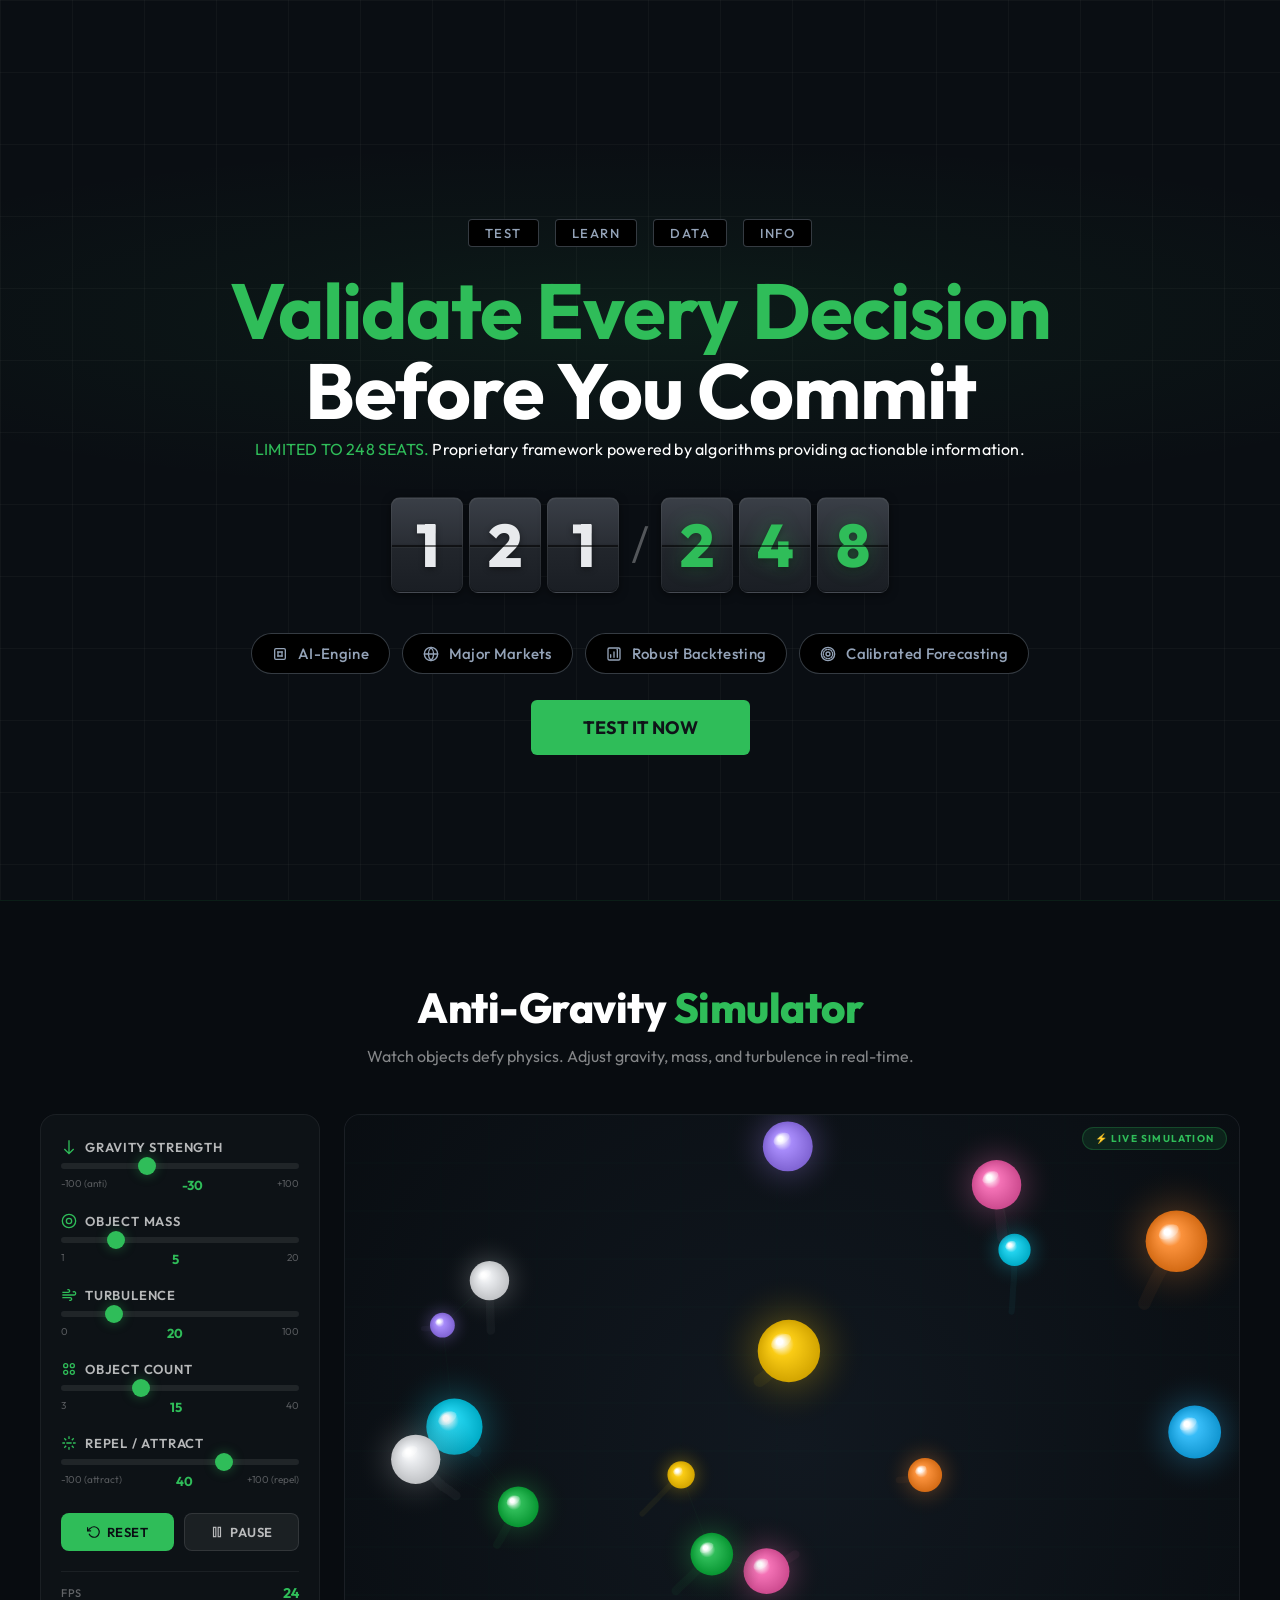
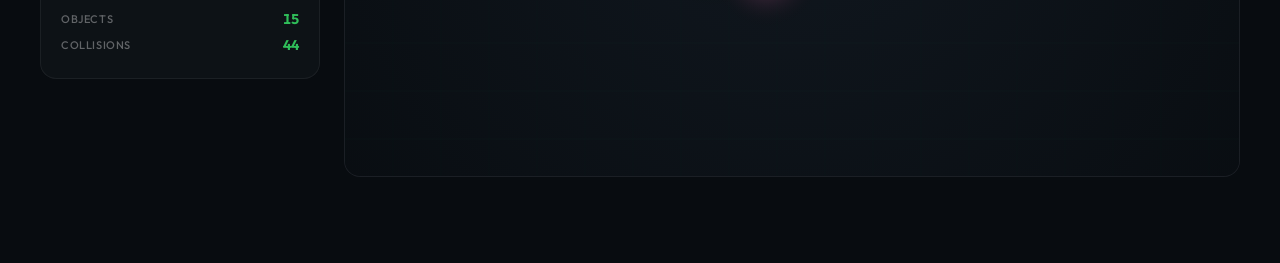
==== count/index.html @ b214ae2a "Add files via upload" ====
<!DOCTYPE html>
<html lang="en">

<head>
  <meta charset="UTF-8">
  <meta name="viewport" content="width=device-width, initial-scale=1.0">
  <meta name="description"
    content="Validate every decision before you commit. Proprietary framework powered by engineered algorithms delivering actionable information.">
  <title>Validate Every Decision Before You Commit</title>
  <link rel="preconnect" href="https://fonts.googleapis.com">
  <link rel="preconnect" href="https://fonts.gstatic.com" crossorigin>
  <link href="https://fonts.googleapis.com/css2?family=Outfit:wght@300;400;500;600;700;800;900&display=swap"
    rel="stylesheet">
  <link rel="stylesheet" href="styles.css">
</head>

<body>
  <section class="hero" id="hero-section">
    <!-- Background grid overlay -->
    <div class="grid-overlay" aria-hidden="true"></div>
    <!-- Green glow band -->
    <div class="green-glow" aria-hidden="true"></div>

    <div class="hero-content">
      <!-- Top navigation tags -->
      <nav class="top-nav" id="top-nav">
        <a href="#" class="nav-tag" id="nav-test">TEST</a>
        <a href="#" class="nav-tag" id="nav-learn">LEARN</a>
        <a href="#" class="nav-tag" id="nav-data">DATA</a>
        <a href="#" class="nav-tag" id="nav-info">INFO</a>
      </nav>

      <h1 class="hero-headline" id="hero-headline">
        <span class="headline-green">Validate Every Decision</span>
        <span class="headline-white">Before You Commit</span>
      </h1>

      <p class="hero-subtitle" id="hero-subtitle">
        <span class="seats-limit">LIMITED TO 248 SEATS.</span> Proprietary framework powered by algorithms providing
        actionable information.
      </p>

      <!-- ============================================
           FLIP CLOCK COUNTER — 124 / 248
           ============================================ -->
      <div class="flip-counter-wrapper" id="flip-counter">
        <div class="flip-counter-group flip-white" id="counter-current">
          <div class="flip-card" id="fc-d1">
            <div class="flip-inner"><span class="flip-digit">1</span></div>
          </div>
          <div class="flip-card" id="fc-d2">
            <div class="flip-inner"><span class="flip-digit">2</span></div>
          </div>
          <div class="flip-card" id="fc-d3">
            <div class="flip-inner"><span class="flip-digit">4</span></div>
          </div>
        </div>
        <div class="flip-slash">/</div>
        <div class="flip-counter-group flip-green" id="counter-total">
          <div class="flip-card" id="fc-d4">
            <div class="flip-inner"><span class="flip-digit">2</span></div>
          </div>
          <div class="flip-card" id="fc-d5">
            <div class="flip-inner"><span class="flip-digit">4</span></div>
          </div>
          <div class="flip-card" id="fc-d6">
            <div class="flip-inner"><span class="flip-digit">8</span></div>
          </div>
        </div>
      </div>

      <div class="feature-pills" id="feature-pills">
        <div class="pill" id="pill-ai-engine">
          <svg class="pill-icon" width="16" height="16" viewBox="0 0 24 24" fill="none" stroke="currentColor"
            stroke-width="2" stroke-linecap="round" stroke-linejoin="round">
            <rect x="4" y="4" width="16" height="16" rx="2" />
            <circle cx="9" cy="9" r="1.5" fill="currentColor" stroke="none" />
            <circle cx="15" cy="9" r="1.5" fill="currentColor" stroke="none" />
            <circle cx="9" cy="15" r="1.5" fill="currentColor" stroke="none" />
            <circle cx="15" cy="15" r="1.5" fill="currentColor" stroke="none" />
            <line x1="9" y1="10.5" x2="9" y2="13.5" />
            <line x1="15" y1="10.5" x2="15" y2="13.5" />
            <line x1="10.5" y1="9" x2="13.5" y2="9" />
            <line x1="10.5" y1="15" x2="13.5" y2="15" />
          </svg>
          <span>AI-Engine</span>
        </div>

        <div class="pill" id="pill-major-markets">
          <svg class="pill-icon" width="16" height="16" viewBox="0 0 24 24" fill="none" stroke="currentColor"
            stroke-width="2" stroke-linecap="round" stroke-linejoin="round">
            <circle cx="12" cy="12" r="10" />
            <line x1="2" y1="12" x2="22" y2="12" />
            <path d="M12 2a15.3 15.3 0 0 1 4 10 15.3 15.3 0 0 1-4 10 15.3 15.3 0 0 1-4-10 15.3 15.3 0 0 1 4-10z" />
          </svg>
          <span>Major Markets</span>
        </div>

        <div class="pill" id="pill-backtesting">
          <svg class="pill-icon" width="16" height="16" viewBox="0 0 24 24" fill="none" stroke="currentColor"
            stroke-width="2" stroke-linecap="round" stroke-linejoin="round">
            <rect x="3" y="3" width="18" height="18" rx="2" />
            <line x1="7" y1="17" x2="7" y2="13" />
            <line x1="12" y1="17" x2="12" y2="9" />
            <line x1="17" y1="17" x2="17" y2="5" />
          </svg>
          <span>Robust Backtesting</span>
        </div>

        <div class="pill" id="pill-forecasting">
          <svg class="pill-icon" width="16" height="16" viewBox="0 0 24 24" fill="none" stroke="currentColor"
            stroke-width="2" stroke-linecap="round" stroke-linejoin="round">
            <circle cx="12" cy="12" r="3" />
            <circle cx="12" cy="12" r="7" stroke-dasharray="2 2" />
            <circle cx="12" cy="12" r="10" />
          </svg>
          <span>Calibrated Forecasting</span>
        </div>
      </div>

      <a href="#simulator" class="cta-button" id="cta-test-now">TEST IT NOW</a>
    </div>
  </section>

  <!-- ============================================
       ANTI-GRAVITY SIMULATOR SECTION
       ============================================ -->
  <section class="simulator-section" id="simulator">
    <div class="simulator-header">
      <h2 class="sim-title">Anti-Gravity <span class="sim-title-accent">Simulator</span></h2>
      <p class="sim-subtitle">Watch objects defy physics. Adjust gravity, mass, and turbulence in real-time.</p>
    </div>

    <div class="simulator-layout">
      <!-- Control Panel -->
      <aside class="sim-controls" id="sim-controls">
        <div class="control-group">
          <label class="control-label" for="gravity-slider">
            <svg width="16" height="16" viewBox="0 0 24 24" fill="none" stroke="currentColor" stroke-width="2">
              <path d="M12 2v20M5 15l7 7 7-7" />
            </svg>
            Gravity Strength
          </label>
          <input type="range" id="gravity-slider" class="sim-slider" min="-100" max="100" value="-30" step="1">
          <div class="slider-labels">
            <span>-100 (anti)</span>
            <span class="slider-value" id="gravity-value">-30</span>
            <span>+100</span>
          </div>
        </div>

        <div class="control-group">
          <label class="control-label" for="mass-slider">
            <svg width="16" height="16" viewBox="0 0 24 24" fill="none" stroke="currentColor" stroke-width="2">
              <circle cx="12" cy="12" r="10" />
              <circle cx="12" cy="12" r="4" />
            </svg>
            Object Mass
          </label>
          <input type="range" id="mass-slider" class="sim-slider" min="1" max="20" value="5" step="1">
          <div class="slider-labels">
            <span>1</span>
            <span class="slider-value" id="mass-value">5</span>
            <span>20</span>
          </div>
        </div>

        <div class="control-group">
          <label class="control-label" for="turbulence-slider">
            <svg width="16" height="16" viewBox="0 0 24 24" fill="none" stroke="currentColor" stroke-width="2">
              <path d="M9.59 4.59A2 2 0 1 1 11 8H2m10.59 11.41A2 2 0 1 0 14 16H2m15.73-8.27A2.5 2.5 0 1 1 19.5 12H2" />
            </svg>
            Turbulence
          </label>
          <input type="range" id="turbulence-slider" class="sim-slider" min="0" max="100" value="20" step="1">
          <div class="slider-labels">
            <span>0</span>
            <span class="slider-value" id="turbulence-value">20</span>
            <span>100</span>
          </div>
        </div>

        <div class="control-group">
          <label class="control-label" for="count-slider">
            <svg width="16" height="16" viewBox="0 0 24 24" fill="none" stroke="currentColor" stroke-width="2">
              <circle cx="7" cy="7" r="3" />
              <circle cx="17" cy="7" r="3" />
              <circle cx="7" cy="17" r="3" />
              <circle cx="17" cy="17" r="3" />
            </svg>
            Object Count
          </label>
          <input type="range" id="count-slider" class="sim-slider" min="3" max="40" value="15" step="1">
          <div class="slider-labels">
            <span>3</span>
            <span class="slider-value" id="count-value">15</span>
            <span>40</span>
          </div>
        </div>

        <div class="control-group">
          <label class="control-label" for="repel-slider">
            <svg width="16" height="16" viewBox="0 0 24 24" fill="none" stroke="currentColor" stroke-width="2">
              <path
                d="M8 12h8M12 2v4M12 18v4M4.93 4.93l2.83 2.83M16.24 16.24l2.83 2.83M2 12h4M18 12h4M4.93 19.07l2.83-2.83M16.24 7.76l2.83-2.83" />
            </svg>
            Repel / Attract
          </label>
          <input type="range" id="repel-slider" class="sim-slider" min="-100" max="100" value="40" step="1">
          <div class="slider-labels">
            <span>-100 (attract)</span>
            <span class="slider-value" id="repel-value">40</span>
            <span>+100 (repel)</span>
          </div>
        </div>

        <div class="control-actions">
          <button class="sim-btn sim-btn-primary" id="btn-reset" type="button">
            <svg width="14" height="14" viewBox="0 0 24 24" fill="none" stroke="currentColor" stroke-width="2">
              <polyline points="1 4 1 10 7 10" />
              <path d="M3.51 15a9 9 0 1 0 2.13-9.36L1 10" />
            </svg>
            Reset
          </button>
          <button class="sim-btn sim-btn-secondary" id="btn-pause" type="button">
            <svg width="14" height="14" viewBox="0 0 24 24" fill="none" stroke="currentColor" stroke-width="2">
              <rect x="6" y="4" width="4" height="16" />
              <rect x="14" y="4" width="4" height="16" />
            </svg>
            Pause
          </button>
        </div>

        <div class="sim-stats" id="sim-stats">
          <div class="stat-row"><span class="stat-label">FPS</span><span class="stat-val" id="stat-fps">60</span></div>
          <div class="stat-row"><span class="stat-label">Objects</span><span class="stat-val"
              id="stat-objects">15</span></div>
          <div class="stat-row"><span class="stat-label">Collisions</span><span class="stat-val"
              id="stat-collisions">0</span></div>
        </div>
      </aside>

      <!-- Canvas -->
      <div class="sim-canvas-wrapper" id="sim-canvas-wrapper">
        <canvas id="sim-canvas"></canvas>
        <div class="canvas-badge">⚡ LIVE SIMULATION</div>
      </div>
    </div>
  </section>

  <script src="simulator.js"></script>
</body>

</html>
---- count/styles.css ----
/* ============================================
   RESET & BASE
   ============================================ */

@import url('https://fonts.googleapis.com/css2?family=Outfit:wght@300;400;500;600;700;800;900&display=swap');

*,
*::before,
*::after {
    margin: 0;
    padding: 0;
    box-sizing: border-box;
}

html {
    font-size: 16px;
    -webkit-font-smoothing: antialiased;
    -moz-osx-font-smoothing: grayscale;
    scroll-behavior: smooth;
}

body {
    font-family: 'Outfit', sans-serif;
    background-color: #0a0e13;
    color: #ffffff;
    min-height: 100vh;
    overflow-x: hidden;
}

/* ============================================
   HERO SECTION
   ============================================ */

.hero {
    position: relative;
    width: 100%;
    min-height: 100vh;
    display: flex;
    align-items: center;
    justify-content: center;
    padding: 30px 40px 80px 40px;
    overflow: hidden;
}

/* Background grid */
.grid-overlay {
    position: absolute;
    inset: 0;
    background-image:
        linear-gradient(to right, rgba(255, 255, 255, 0.03) 1px, transparent 1px),
        linear-gradient(to bottom, rgba(255, 255, 255, 0.03) 1px, transparent 1px);
    background-size: 72px 72px;
    pointer-events: none;
    z-index: 0;
}

/* Green horizontal glow band */
.green-glow {
    position: absolute;
    top: 140px;
    left: 0;
    right: 0;
    height: 360px;
    background: radial-gradient(ellipse 70% 50% at 50% 50%,
            rgba(40, 180, 90, 0.09) 0%,
            rgba(40, 180, 90, 0.04) 45%,
            transparent 100%);
    pointer-events: none;
    z-index: 0;
}

/* ============================================
   HERO CONTENT
   ============================================ */

.hero-content {
    position: relative;
    z-index: 1;
    display: flex;
    flex-direction: column;
    align-items: center;
    width: 100%;
    max-width: 940px;
}

/* ============================================
   TOP NAVIGATION TAGS
   ============================================ */

.top-nav {
    display: flex;
    align-items: center;
    justify-content: center;
    gap: 16px;
    margin-top: 124px;
    padding-top: 0px;
    margin-bottom: 24px;
}

.nav-tag {
    display: inline-flex;
    align-items: center;
    justify-content: center;
    padding: 5px 16px;
    background: #000000;
    border: 1px solid rgba(148, 163, 184, 0.36);
    border-radius: 4px;
    color: #94a3b8;
    font-family: 'Outfit', sans-serif;
    font-size: 13px;
    font-weight: 500;
    letter-spacing: 1.5px;
    text-decoration: none;
    text-transform: uppercase;
    transition: all 0.25s ease;
}

.nav-tag:hover {
    border-color: rgba(255, 255, 255, 0.35);
    color: #ffffff;
}

/* ============================================
   HEADLINE
   ============================================ */

.hero-headline {
    display: flex;
    flex-direction: column;
    align-items: center;
    text-align: center;
    line-height: 1.0;
    margin-bottom: 0px;
    padding-bottom: 8px;
}

.headline-green {
    font-size: 78px;
    font-weight: 700;
    color: #2fbd59;
    letter-spacing: -1px;
}

.headline-white {
    font-size: 78px;
    font-weight: 700;
    color: #ffffff;
    letter-spacing: -1px;
    margin-top: 2px;
}

/* ============================================
   SUBTITLE
   ============================================ */

.hero-subtitle {
    font-size: 16px;
    font-weight: 400;
    color: #ffffff;
    text-align: center;
    align-self: center;
    line-height: 1.5;
    letter-spacing: 0.2px;
    margin-top: 0px;
    margin-bottom: 36px;
    padding-top: 0px;
    padding-left: 0px;
}

.seats-limit {
    color: #2fbd59;
}

/* ============================================
   FLIP CLOCK COUNTER
   ============================================ */

.flip-counter-wrapper {
    display: flex;
    align-items: center;
    justify-content: center;
    gap: 4px;
    margin-bottom: 40px;
    user-select: none;
}

.flip-counter-group {
    display: flex;
    align-items: center;
    gap: 6px;
}

.flip-card {
    position: relative;
    width: 72px;
    height: 96px;
    perspective: 600px;
}

.flip-inner {
    position: relative;
    width: 100%;
    height: 100%;
    display: flex;
    align-items: center;
    justify-content: center;
    background: linear-gradient(180deg, #3a3f47 0%, #2a2e35 48%, #22262c 52%, #1a1e24 100%);
    border-radius: 9px;
    border: 1px solid rgba(255, 255, 255, 0.06);
    box-shadow:
        0 2px 8px rgba(0, 0, 0, 0.5),
        inset 0 1px 0 rgba(255, 255, 255, 0.05),
        inset 0 -1px 0 rgba(0, 0, 0, 0.3);
    overflow: hidden;
}

/* Horizontal split line */
.flip-inner::after {
    content: '';
    position: absolute;
    left: 0;
    right: 0;
    top: 50%;
    height: 2px;
    background: rgba(0, 0, 0, 0.55);
    box-shadow: 0 1px 0 rgba(255, 255, 255, 0.04);
    z-index: 2;
}

.flip-digit {
    font-family: 'Outfit', sans-serif;
    font-size: 60px;
    font-weight: 800;
    line-height: 1;
    position: relative;
    z-index: 1;
}

/* White group (current count) */
.flip-white .flip-digit {
    color: #e8eaed;
    text-shadow: 0 2px 6px rgba(0, 0, 0, 0.4);
}

/* Green group (total) */
.flip-green .flip-digit {
    color: #2fbd59;
    text-shadow: 0 0 20px rgba(47, 189, 89, 0.3), 0 2px 6px rgba(0, 0, 0, 0.4);
}

.flip-slash {
    font-family: 'Outfit', sans-serif;
    font-size: 48px;
    font-weight: 300;
    color: rgba(255, 255, 255, 0.3);
    margin: 0 8px;
    position: relative;
    top: -2px;
}

/* Flip animation */
@keyframes flipDown {
    0% {
        transform: rotateX(0deg);
    }

    100% {
        transform: rotateX(-180deg);
    }
}

.flip-card.flipping .flip-inner {
    animation: flipPulse 0.5s ease-in-out;
}

@keyframes flipPulse {
    0% {
        transform: scaleY(1);
    }

    25% {
        transform: scaleY(0.92);
    }

    50% {
        transform: scaleY(1.04);
    }

    100% {
        transform: scaleY(1);
    }
}

/* ============================================
   FEATURE PILLS
   ============================================ */

.feature-pills {
    display: flex;
    flex-wrap: wrap;
    justify-content: center;
    gap: 12px;
    margin-bottom: 26px;
}

.pill {
    display: inline-flex;
    align-items: center;
    gap: 10px;
    padding: 10px 20px;
    background: #000000;
    border: 1px solid rgba(148, 163, 184, 0.36);
    border-radius: 50px;
    color: #94a3b8;
    font-family: 'Outfit', sans-serif;
    font-size: 15px;
    font-weight: 500;
    letter-spacing: 0.3px;
    cursor: default;
    transition: all 0.3s ease;
    user-select: none;
}

.pill:hover {
    border-color: rgba(47, 189, 89, 0.5);
    background: rgba(47, 189, 89, 0.06);
    transform: translateY(-2px);
}

.pill-icon {
    color: #94a3b8;
    flex-shrink: 0;
}

/* ============================================
   CTA BUTTON
   ============================================ */

.cta-button {
    display: inline-flex;
    align-items: center;
    justify-content: center;
    padding: 16px 52px;
    background-color: #2fbd59;
    color: #0f1318;
    font-family: 'Outfit', sans-serif;
    font-size: 18px;
    font-weight: 700;
    letter-spacing: 0;
    text-decoration: none;
    text-transform: uppercase;
    border: none;
    border-radius: 6px;
    cursor: pointer;
    transition: all 0.3s ease;
}

.cta-button:hover {
    background-color: #26a74d;
    transform: translateY(-2px);
    box-shadow: 0 6px 30px rgba(47, 189, 89, 0.30);
}

.cta-button:active {
    transform: translateY(0);
}

/* ============================================
   SIMULATOR SECTION
   ============================================ */

.simulator-section {
    position: relative;
    padding: 80px 40px 100px;
    background: #080c10;
    border-top: 1px solid rgba(47, 189, 89, 0.1);
}

.simulator-header {
    text-align: center;
    margin-bottom: 48px;
}

.sim-title {
    font-size: 42px;
    font-weight: 800;
    letter-spacing: -0.5px;
    margin-bottom: 12px;
    color: #ffffff;
}

.sim-title-accent {
    color: #2fbd59;
}

.sim-subtitle {
    font-size: 16px;
    color: rgba(255, 255, 255, 0.5);
    font-weight: 400;
}

.simulator-layout {
    display: grid;
    grid-template-columns: 280px 1fr;
    gap: 24px;
    max-width: 1200px;
    margin: 0 auto;
}

/* ============================================
   CONTROL PANEL
   ============================================ */

.sim-controls {
    display: flex;
    flex-direction: column;
    gap: 20px;
    background: rgba(15, 19, 24, 0.9);
    border: 1px solid rgba(255, 255, 255, 0.06);
    border-radius: 16px;
    padding: 24px 20px;
    backdrop-filter: blur(12px);
    height: fit-content;
    position: sticky;
    top: 20px;
}

.control-group {
    display: flex;
    flex-direction: column;
    gap: 8px;
}

.control-label {
    display: flex;
    align-items: center;
    gap: 8px;
    font-size: 13px;
    font-weight: 600;
    color: rgba(255, 255, 255, 0.7);
    text-transform: uppercase;
    letter-spacing: 0.8px;
}

.control-label svg {
    color: #2fbd59;
    flex-shrink: 0;
}

/* Custom range slider */
.sim-slider {
    -webkit-appearance: none;
    appearance: none;
    width: 100%;
    height: 6px;
    background: rgba(255, 255, 255, 0.08);
    border-radius: 3px;
    outline: none;
    cursor: pointer;
    transition: background 0.2s;
}

.sim-slider::-webkit-slider-thumb {
    -webkit-appearance: none;
    appearance: none;
    width: 18px;
    height: 18px;
    background: #2fbd59;
    border-radius: 50%;
    cursor: pointer;
    box-shadow: 0 0 12px rgba(47, 189, 89, 0.4);
    transition: transform 0.15s, box-shadow 0.15s;
}

.sim-slider::-webkit-slider-thumb:hover {
    transform: scale(1.2);
    box-shadow: 0 0 20px rgba(47, 189, 89, 0.6);
}

.sim-slider::-moz-range-thumb {
    width: 18px;
    height: 18px;
    background: #2fbd59;
    border-radius: 50%;
    cursor: pointer;
    border: none;
    box-shadow: 0 0 12px rgba(47, 189, 89, 0.4);
}

.slider-labels {
    display: flex;
    justify-content: space-between;
    font-size: 10px;
    color: rgba(255, 255, 255, 0.3);
    font-weight: 400;
}

.slider-value {
    color: #2fbd59;
    font-weight: 700;
    font-size: 13px;
}

/* Buttons */
.control-actions {
    display: flex;
    gap: 10px;
    padding-top: 4px;
}

.sim-btn {
    flex: 1;
    display: inline-flex;
    align-items: center;
    justify-content: center;
    gap: 6px;
    padding: 10px 14px;
    border: none;
    border-radius: 8px;
    font-family: 'Outfit', sans-serif;
    font-size: 13px;
    font-weight: 600;
    cursor: pointer;
    transition: all 0.2s ease;
    text-transform: uppercase;
    letter-spacing: 0.5px;
}

.sim-btn-primary {
    background: #2fbd59;
    color: #0a0e13;
}

.sim-btn-primary:hover {
    background: #26a74d;
    box-shadow: 0 4px 16px rgba(47, 189, 89, 0.3);
}

.sim-btn-secondary {
    background: rgba(255, 255, 255, 0.06);
    color: rgba(255, 255, 255, 0.7);
    border: 1px solid rgba(255, 255, 255, 0.1);
}

.sim-btn-secondary:hover {
    background: rgba(255, 255, 255, 0.1);
    color: #fff;
}

/* Stats */
.sim-stats {
    display: flex;
    flex-direction: column;
    gap: 8px;
    padding-top: 12px;
    border-top: 1px solid rgba(255, 255, 255, 0.06);
}

.stat-row {
    display: flex;
    justify-content: space-between;
    align-items: center;
}

.stat-label {
    font-size: 11px;
    color: rgba(255, 255, 255, 0.35);
    text-transform: uppercase;
    letter-spacing: 0.6px;
    font-weight: 500;
}

.stat-val {
    font-size: 14px;
    font-weight: 700;
    color: #2fbd59;
    font-variant-numeric: tabular-nums;
}

/* ============================================
   CANVAS
   ============================================ */

.sim-canvas-wrapper {
    position: relative;
    border-radius: 16px;
    overflow: hidden;
    border: 1px solid rgba(255, 255, 255, 0.06);
    background: #0d1117;
    min-height: 560px;
}

#sim-canvas {
    display: block;
    width: 100%;
    height: 100%;
    min-height: 560px;
}

.canvas-badge {
    position: absolute;
    top: 12px;
    right: 12px;
    background: rgba(47, 189, 89, 0.12);
    border: 1px solid rgba(47, 189, 89, 0.25);
    color: #2fbd59;
    font-size: 10px;
    font-weight: 700;
    letter-spacing: 1.2px;
    padding: 4px 12px;
    border-radius: 20px;
    pointer-events: none;
    animation: badgePulse 2s ease-in-out infinite;
}

@keyframes badgePulse {

    0%,
    100% {
        opacity: 1;
    }

    50% {
        opacity: 0.6;
    }
}

/* ============================================
   RESPONSIVE
   ============================================ */

@media (max-width: 900px) {
    .hero {
        padding: 40px 24px 60px 24px;
    }

    .headline-green,
    .headline-white {
        font-size: 54px;
    }

    .hero-subtitle {
        margin-bottom: 28px;
    }

    .feature-pills {
        gap: 10px;
    }

    .pill {
        padding: 10px 20px;
        font-size: 13px;
    }

    .simulator-layout {
        grid-template-columns: 1fr;
    }

    .sim-controls {
        position: static;
        flex-direction: row;
        flex-wrap: wrap;
    }

    .control-group {
        flex: 1;
        min-width: 180px;
    }

    .flip-card {
        width: 54px;
        height: 72px;
    }

    .flip-digit {
        font-size: 44px;
    }

    .flip-slash {
        font-size: 36px;
    }
}

@media (max-width: 600px) {
    .hero {
        padding: 32px 16px 48px 16px;
    }

    .top-nav {
        gap: 8px;
        flex-wrap: wrap;
        justify-content: center;
    }

    .nav-tag {
        padding: 5px 14px;
        font-size: 11px;
    }

    .headline-green,
    .headline-white {
        font-size: 36px;
    }

    .hero-subtitle {
        font-size: 13px;
        margin-bottom: 24px;
    }

    .feature-pills {
        flex-direction: column;
        align-items: center;
    }

    .pill {
        width: 100%;
        max-width: 260px;
        justify-content: center;
    }

    .cta-button {
        padding: 14px 40px;
        font-size: 14px;
    }

    .flip-card {
        width: 42px;
        height: 58px;
    }

    .flip-digit {
        font-size: 34px;
    }

    .flip-slash {
        font-size: 28px;
        margin: 0 4px;
    }

    .simulator-section {
        padding: 48px 16px 60px;
    }

    .sim-title {
        font-size: 28px;
    }

    .sim-controls {
        flex-direction: column;
        padding: 16px;
    }

    .control-group {
        min-width: unset;
    }
}
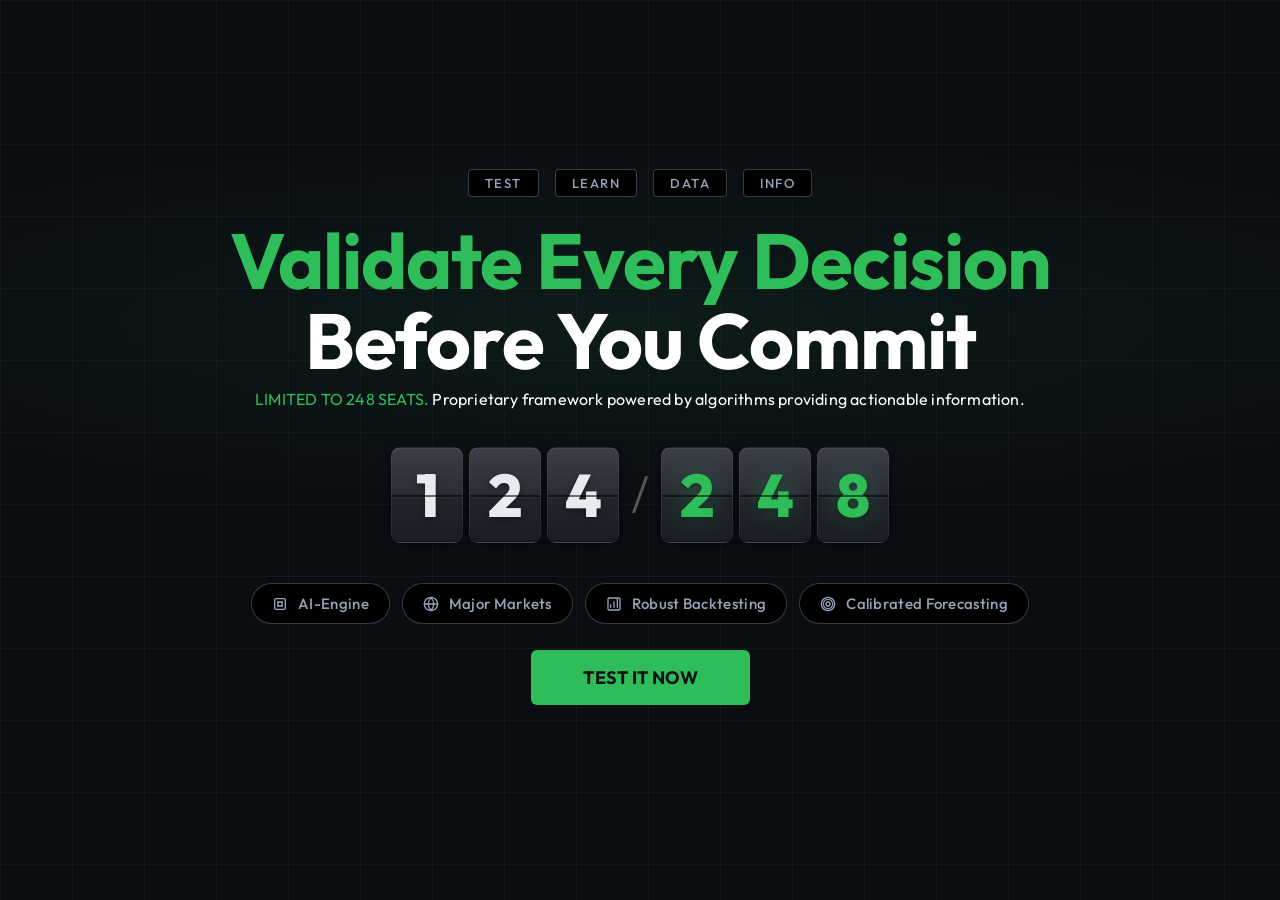
==== commit e38687ac: "Add files via upload" ====
--- a/count/index.html
+++ b/count/index.html
@@ -122,133 +122,7 @@
     </div>
   </section>
 
-  <!-- ============================================
-       ANTI-GRAVITY SIMULATOR SECTION
-       ============================================ -->
-  <section class="simulator-section" id="simulator">
-    <div class="simulator-header">
-      <h2 class="sim-title">Anti-Gravity <span class="sim-title-accent">Simulator</span></h2>
-      <p class="sim-subtitle">Watch objects defy physics. Adjust gravity, mass, and turbulence in real-time.</p>
-    </div>
 
-    <div class="simulator-layout">
-      <!-- Control Panel -->
-      <aside class="sim-controls" id="sim-controls">
-        <div class="control-group">
-          <label class="control-label" for="gravity-slider">
-            <svg width="16" height="16" viewBox="0 0 24 24" fill="none" stroke="currentColor" stroke-width="2">
-              <path d="M12 2v20M5 15l7 7 7-7" />
-            </svg>
-            Gravity Strength
-          </label>
-          <input type="range" id="gravity-slider" class="sim-slider" min="-100" max="100" value="-30" step="1">
-          <div class="slider-labels">
-            <span>-100 (anti)</span>
-            <span class="slider-value" id="gravity-value">-30</span>
-            <span>+100</span>
-          </div>
-        </div>
-
-        <div class="control-group">
-          <label class="control-label" for="mass-slider">
-            <svg width="16" height="16" viewBox="0 0 24 24" fill="none" stroke="currentColor" stroke-width="2">
-              <circle cx="12" cy="12" r="10" />
-              <circle cx="12" cy="12" r="4" />
-            </svg>
-            Object Mass
-          </label>
-          <input type="range" id="mass-slider" class="sim-slider" min="1" max="20" value="5" step="1">
-          <div class="slider-labels">
-            <span>1</span>
-            <span class="slider-value" id="mass-value">5</span>
-            <span>20</span>
-          </div>
-        </div>
-
-        <div class="control-group">
-          <label class="control-label" for="turbulence-slider">
-            <svg width="16" height="16" viewBox="0 0 24 24" fill="none" stroke="currentColor" stroke-width="2">
-              <path d="M9.59 4.59A2 2 0 1 1 11 8H2m10.59 11.41A2 2 0 1 0 14 16H2m15.73-8.27A2.5 2.5 0 1 1 19.5 12H2" />
-            </svg>
-            Turbulence
-          </label>
-          <input type="range" id="turbulence-slider" class="sim-slider" min="0" max="100" value="20" step="1">
-          <div class="slider-labels">
-            <span>0</span>
-            <span class="slider-value" id="turbulence-value">20</span>
-            <span>100</span>
-          </div>
-        </div>
-
-        <div class="control-group">
-          <label class="control-label" for="count-slider">
-            <svg width="16" height="16" viewBox="0 0 24 24" fill="none" stroke="currentColor" stroke-width="2">
-              <circle cx="7" cy="7" r="3" />
-              <circle cx="17" cy="7" r="3" />
-              <circle cx="7" cy="17" r="3" />
-              <circle cx="17" cy="17" r="3" />
-            </svg>
-            Object Count
-          </label>
-          <input type="range" id="count-slider" class="sim-slider" min="3" max="40" value="15" step="1">
-          <div class="slider-labels">
-            <span>3</span>
-            <span class="slider-value" id="count-value">15</span>
-            <span>40</span>
-          </div>
-        </div>
-
-        <div class="control-group">
-          <label class="control-label" for="repel-slider">
-            <svg width="16" height="16" viewBox="0 0 24 24" fill="none" stroke="currentColor" stroke-width="2">
-              <path
-                d="M8 12h8M12 2v4M12 18v4M4.93 4.93l2.83 2.83M16.24 16.24l2.83 2.83M2 12h4M18 12h4M4.93 19.07l2.83-2.83M16.24 7.76l2.83-2.83" />
-            </svg>
-            Repel / Attract
-          </label>
-          <input type="range" id="repel-slider" class="sim-slider" min="-100" max="100" value="40" step="1">
-          <div class="slider-labels">
-            <span>-100 (attract)</span>
-            <span class="slider-value" id="repel-value">40</span>
-            <span>+100 (repel)</span>
-          </div>
-        </div>
-
-        <div class="control-actions">
-          <button class="sim-btn sim-btn-primary" id="btn-reset" type="button">
-            <svg width="14" height="14" viewBox="0 0 24 24" fill="none" stroke="currentColor" stroke-width="2">
-              <polyline points="1 4 1 10 7 10" />
-              <path d="M3.51 15a9 9 0 1 0 2.13-9.36L1 10" />
-            </svg>
-            Reset
-          </button>
-          <button class="sim-btn sim-btn-secondary" id="btn-pause" type="button">
-            <svg width="14" height="14" viewBox="0 0 24 24" fill="none" stroke="currentColor" stroke-width="2">
-              <rect x="6" y="4" width="4" height="16" />
-              <rect x="14" y="4" width="4" height="16" />
-            </svg>
-            Pause
-          </button>
-        </div>
-
-        <div class="sim-stats" id="sim-stats">
-          <div class="stat-row"><span class="stat-label">FPS</span><span class="stat-val" id="stat-fps">60</span></div>
-          <div class="stat-row"><span class="stat-label">Objects</span><span class="stat-val"
-              id="stat-objects">15</span></div>
-          <div class="stat-row"><span class="stat-label">Collisions</span><span class="stat-val"
-              id="stat-collisions">0</span></div>
-        </div>
-      </aside>
-
-      <!-- Canvas -->
-      <div class="sim-canvas-wrapper" id="sim-canvas-wrapper">
-        <canvas id="sim-canvas"></canvas>
-        <div class="canvas-badge">⚡ LIVE SIMULATION</div>
-      </div>
-    </div>
-  </section>
-
-  <script src="simulator.js"></script>
 </body>
 
 </html>
--- a/count/styles.css
+++ b/count/styles.css
@@ -92,7 +92,7 @@
     align-items: center;
     justify-content: center;
     gap: 16px;
-    margin-top: 124px;
+    margin-top: 24px;
     padding-top: 0px;
     margin-bottom: 24px;
 }
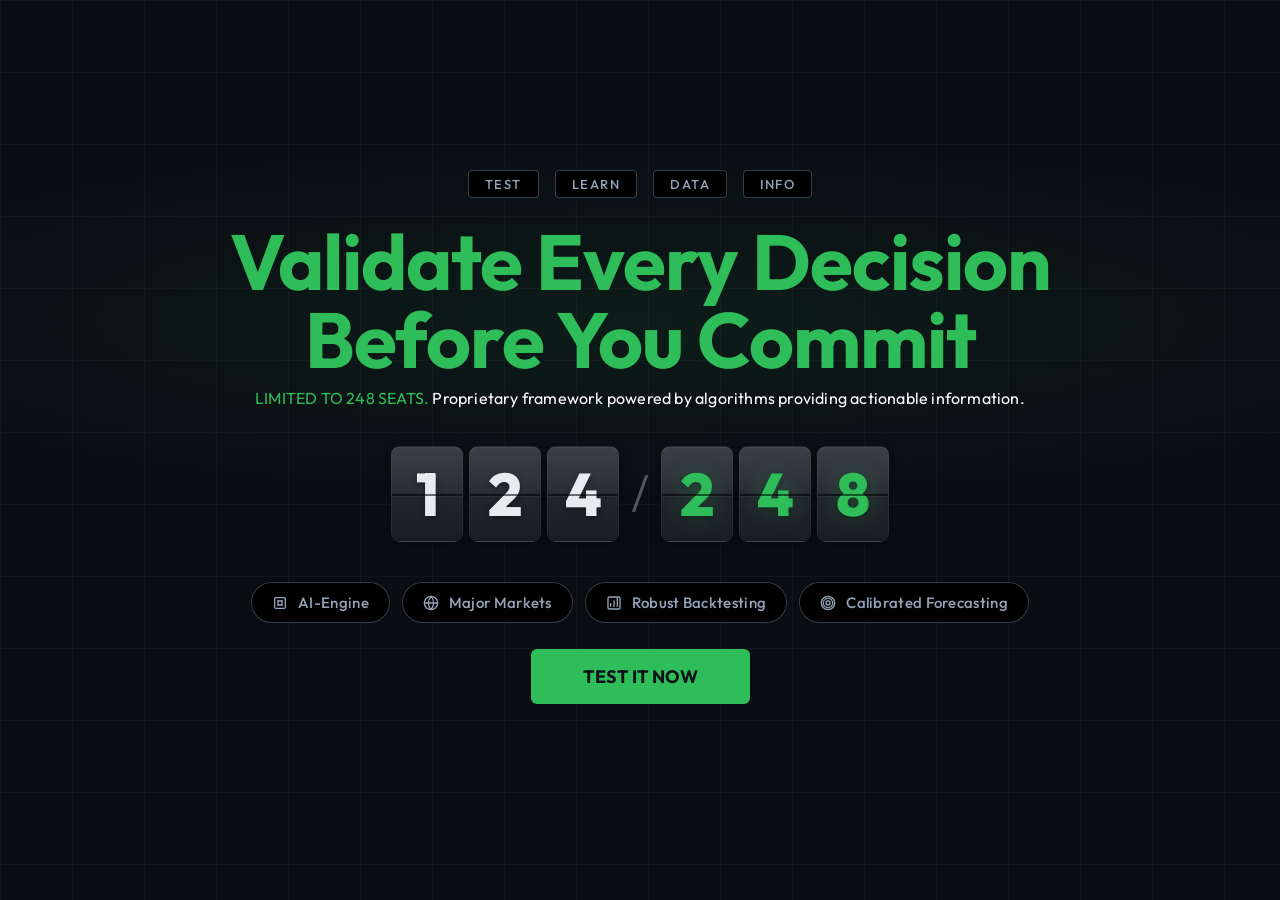
==== commit 7e515859: "Add files via upload" ====
--- a/count/index.html
+++ b/count/index.html
@@ -32,7 +32,7 @@
 
       <h1 class="hero-headline" id="hero-headline">
         <span class="headline-green">Validate Every Decision</span>
-        <span class="headline-white">Before You Commit</span>
+        <span class="headline-green">Before You Commit</span>
       </h1>
 
       <p class="hero-subtitle" id="hero-subtitle">
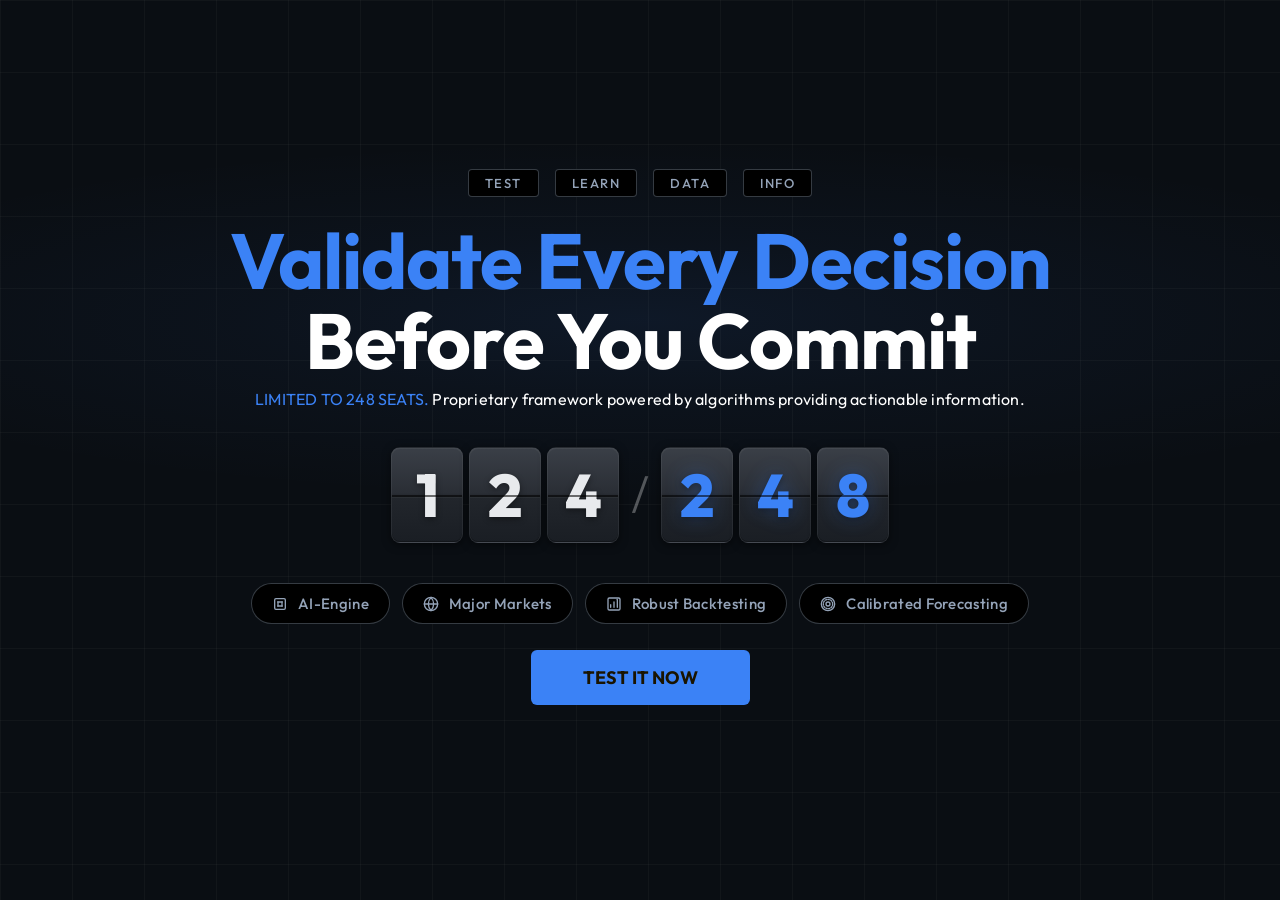
==== commit 2ec5bdcc: "Add files via upload" ====
--- a/count/index.html
+++ b/count/index.html
@@ -18,8 +18,8 @@
   <section class="hero" id="hero-section">
     <!-- Background grid overlay -->
     <div class="grid-overlay" aria-hidden="true"></div>
-    <!-- Green glow band -->
-    <div class="green-glow" aria-hidden="true"></div>
+    <!-- Gold glow band -->
+    <div class="gold-glow" aria-hidden="true"></div>
 
     <div class="hero-content">
       <!-- Top navigation tags -->
@@ -31,8 +31,8 @@
       </nav>
 
       <h1 class="hero-headline" id="hero-headline">
-        <span class="headline-green">Validate Every Decision</span>
-        <span class="headline-green">Before You Commit</span>
+        <span class="headline-gold">Validate Every Decision</span>
+        <span class="headline-white">Before You Commit</span>
       </h1>
 
       <p class="hero-subtitle" id="hero-subtitle">
@@ -56,7 +56,7 @@
           </div>
         </div>
         <div class="flip-slash">/</div>
-        <div class="flip-counter-group flip-green" id="counter-total">
+        <div class="flip-counter-group flip-gold" id="counter-total">
           <div class="flip-card" id="fc-d4">
             <div class="flip-inner"><span class="flip-digit">2</span></div>
           </div>
--- a/count/styles.css
+++ b/count/styles.css
@@ -54,16 +54,16 @@
     z-index: 0;
 }
 
-/* Green horizontal glow band */
-.green-glow {
+/* Gold horizontal glow band */
+.gold-glow {
     position: absolute;
     top: 140px;
     left: 0;
     right: 0;
     height: 360px;
     background: radial-gradient(ellipse 70% 50% at 50% 50%,
-            rgba(40, 180, 90, 0.09) 0%,
-            rgba(40, 180, 90, 0.04) 45%,
+            rgba(59, 130, 246, 0.09) 0%,
+            rgba(59, 130, 246, 0.04) 45%,
             transparent 100%);
     pointer-events: none;
     z-index: 0;
@@ -134,10 +134,10 @@
     padding-bottom: 8px;
 }
 
-.headline-green {
+.headline-gold {
     font-size: 78px;
     font-weight: 700;
-    color: #2fbd59;
+    color: #3b82f6;
     letter-spacing: -1px;
 }
 
@@ -168,7 +168,7 @@
 }
 
 .seats-limit {
-    color: #2fbd59;
+    color: #3b82f6;
 }
 
 /* ============================================
@@ -242,10 +242,10 @@
     text-shadow: 0 2px 6px rgba(0, 0, 0, 0.4);
 }
 
-/* Green group (total) */
-.flip-green .flip-digit {
-    color: #2fbd59;
-    text-shadow: 0 0 20px rgba(47, 189, 89, 0.3), 0 2px 6px rgba(0, 0, 0, 0.4);
+/* Gold group (total) */
+.flip-gold .flip-digit {
+    color: #3b82f6;
+    text-shadow: 0 0 20px rgba(59, 130, 246, 0.3), 0 2px 6px rgba(0, 0, 0, 0.4);
 }
 
 .flip-slash {
@@ -322,8 +322,8 @@
 }
 
 .pill:hover {
-    border-color: rgba(47, 189, 89, 0.5);
-    background: rgba(47, 189, 89, 0.06);
+    border-color: rgba(59, 130, 246, 0.5);
+    background: rgba(59, 130, 246, 0.06);
     transform: translateY(-2px);
 }
 
@@ -341,8 +341,8 @@
     align-items: center;
     justify-content: center;
     padding: 16px 52px;
-    background-color: #2fbd59;
-    color: #0f1318;
+    background-color: #3b82f6;
+    color: #1A1400;
     font-family: 'Outfit', sans-serif;
     font-size: 18px;
     font-weight: 700;
@@ -356,9 +356,9 @@
 }
 
 .cta-button:hover {
-    background-color: #26a74d;
+    background-color: #3b82f6;
     transform: translateY(-2px);
-    box-shadow: 0 6px 30px rgba(47, 189, 89, 0.30);
+    box-shadow: 0 6px 30px rgba(59, 130, 246, 0.30);
 }
 
 .cta-button:active {
@@ -373,7 +373,7 @@
     position: relative;
     padding: 80px 40px 100px;
     background: #080c10;
-    border-top: 1px solid rgba(47, 189, 89, 0.1);
+    border-top: 1px solid rgba(59, 130, 246, 0.1);
 }
 
 .simulator-header {
@@ -389,8 +389,8 @@
     color: #ffffff;
 }
 
-.sim-title-accent {
-    color: #2fbd59;
+.sim-title-gold {
+    color: #3b82f6;
 }
 
 .sim-subtitle {
@@ -443,7 +443,7 @@
 }
 
 .control-label svg {
-    color: #2fbd59;
+    color: #3b82f6;
     flex-shrink: 0;
 }
 
@@ -465,26 +465,26 @@
     appearance: none;
     width: 18px;
     height: 18px;
-    background: #2fbd59;
+    background: #3b82f6;
     border-radius: 50%;
     cursor: pointer;
-    box-shadow: 0 0 12px rgba(47, 189, 89, 0.4);
+    box-shadow: 0 0 12px rgba(59, 130, 246, 0.4);
     transition: transform 0.15s, box-shadow 0.15s;
 }
 
 .sim-slider::-webkit-slider-thumb:hover {
     transform: scale(1.2);
-    box-shadow: 0 0 20px rgba(47, 189, 89, 0.6);
+    box-shadow: 0 0 20px rgba(59, 130, 246, 0.6);
 }
 
 .sim-slider::-moz-range-thumb {
     width: 18px;
     height: 18px;
-    background: #2fbd59;
+    background: #3b82f6;
     border-radius: 50%;
     cursor: pointer;
     border: none;
-    box-shadow: 0 0 12px rgba(47, 189, 89, 0.4);
+    box-shadow: 0 0 12px rgba(59, 130, 246, 0.4);
 }
 
 .slider-labels {
@@ -496,7 +496,7 @@
 }
 
 .slider-value {
-    color: #2fbd59;
+    color: #3b82f6;
     font-weight: 700;
     font-size: 13px;
 }
@@ -527,13 +527,13 @@
 }
 
 .sim-btn-primary {
-    background: #2fbd59;
-    color: #0a0e13;
+    background: #3b82f6;
+    color: #1A1400;
 }
 
 .sim-btn-primary:hover {
-    background: #26a74d;
-    box-shadow: 0 4px 16px rgba(47, 189, 89, 0.3);
+    background: #3b82f6;
+    box-shadow: 0 4px 16px rgba(59, 130, 246, 0.3);
 }
 
 .sim-btn-secondary {
@@ -573,7 +573,7 @@
 .stat-val {
     font-size: 14px;
     font-weight: 700;
-    color: #2fbd59;
+    color: #3b82f6;
     font-variant-numeric: tabular-nums;
 }
 
@@ -601,9 +601,9 @@
     position: absolute;
     top: 12px;
     right: 12px;
-    background: rgba(47, 189, 89, 0.12);
-    border: 1px solid rgba(47, 189, 89, 0.25);
-    color: #2fbd59;
+    background: rgba(59, 130, 246, 0.12);
+    border: 1px solid rgba(59, 130, 246, 0.25);
+    color: #3b82f6;
     font-size: 10px;
     font-weight: 700;
     letter-spacing: 1.2px;
@@ -634,7 +634,7 @@
         padding: 40px 24px 60px 24px;
     }
 
-    .headline-green,
+    .headline-gold,
     .headline-white {
         font-size: 54px;
     }
@@ -697,7 +697,7 @@
         font-size: 11px;
     }
 
-    .headline-green,
+    .headline-gold,
     .headline-white {
         font-size: 36px;
     }
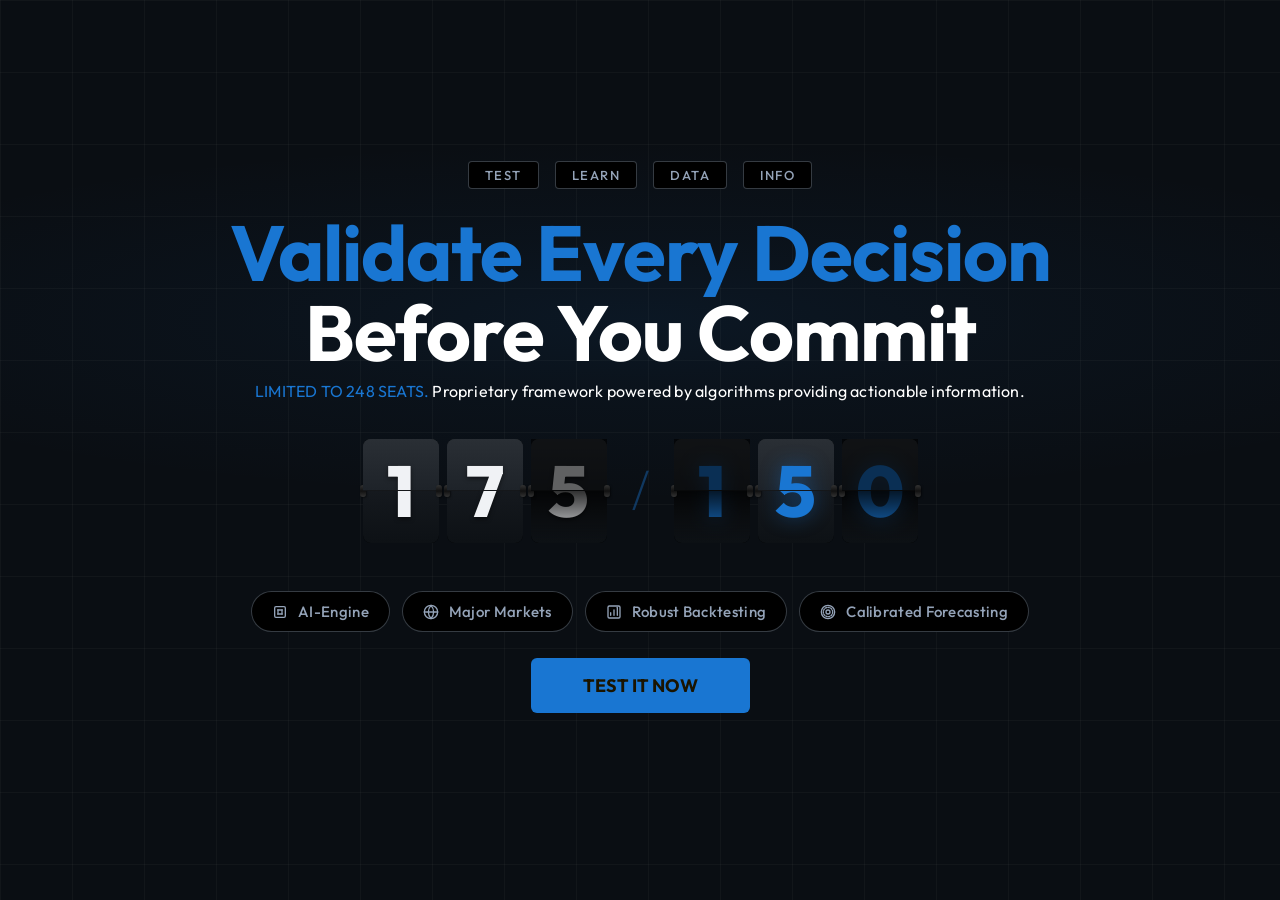
==== commit 358b053e: "Add files via upload" ====
--- a/count/index.html
+++ b/count/index.html
@@ -13,6 +13,7 @@
     rel="stylesheet">
   <link rel="stylesheet" href="styles.css">
 </head>
+
 
 <body>
   <section class="hero" id="hero-section">
@@ -46,25 +47,55 @@
       <div class="flip-counter-wrapper" id="flip-counter">
         <div class="flip-counter-group flip-white" id="counter-current">
           <div class="flip-card" id="fc-d1">
-            <div class="flip-inner"><span class="flip-digit">1</span></div>
+            <div class="top">0</div>
+            <div class="bottom">0</div>
+            <div class="leaf">
+              <div class="leaf-front">0</div>
+              <div class="leaf-back">0</div>
+            </div>
           </div>
           <div class="flip-card" id="fc-d2">
-            <div class="flip-inner"><span class="flip-digit">2</span></div>
+            <div class="top">0</div>
+            <div class="bottom">0</div>
+            <div class="leaf">
+              <div class="leaf-front">0</div>
+              <div class="leaf-back">0</div>
+            </div>
           </div>
           <div class="flip-card" id="fc-d3">
-            <div class="flip-inner"><span class="flip-digit">4</span></div>
+            <div class="top">0</div>
+            <div class="bottom">0</div>
+            <div class="leaf">
+              <div class="leaf-front">0</div>
+              <div class="leaf-back">0</div>
+            </div>
           </div>
         </div>
         <div class="flip-slash">/</div>
         <div class="flip-counter-group flip-gold" id="counter-total">
           <div class="flip-card" id="fc-d4">
-            <div class="flip-inner"><span class="flip-digit">2</span></div>
+            <div class="top">0</div>
+            <div class="bottom">0</div>
+            <div class="leaf">
+              <div class="leaf-front">0</div>
+              <div class="leaf-back">0</div>
+            </div>
           </div>
           <div class="flip-card" id="fc-d5">
-            <div class="flip-inner"><span class="flip-digit">4</span></div>
+            <div class="top">0</div>
+            <div class="bottom">0</div>
+            <div class="leaf">
+              <div class="leaf-front">0</div>
+              <div class="leaf-back">0</div>
+            </div>
           </div>
           <div class="flip-card" id="fc-d6">
-            <div class="flip-inner"><span class="flip-digit">8</span></div>
+            <div class="top">0</div>
+            <div class="bottom">0</div>
+            <div class="leaf">
+              <div class="leaf-front">0</div>
+              <div class="leaf-back">0</div>
+            </div>
           </div>
         </div>
       </div>
@@ -123,6 +154,7 @@
   </section>
 
 
+  <script src="simulator.js"></script>
 </body>
 
 </html>
--- a/count/styles.css
+++ b/count/styles.css
@@ -62,8 +62,8 @@
     right: 0;
     height: 360px;
     background: radial-gradient(ellipse 70% 50% at 50% 50%,
-            rgba(59, 130, 246, 0.09) 0%,
-            rgba(59, 130, 246, 0.04) 45%,
+            rgba(25, 118, 210, 0.09) 0%,
+            rgba(25, 118, 210, 0.04) 45%,
             transparent 100%);
     pointer-events: none;
     z-index: 0;
@@ -137,7 +137,7 @@
 .headline-gold {
     font-size: 78px;
     font-weight: 700;
-    color: #3b82f6;
+    color: #1976d2;
     letter-spacing: -1px;
 }
 
@@ -168,127 +168,192 @@
 }
 
 .seats-limit {
-    color: #3b82f6;
-}
-
-/* ============================================
-   FLIP CLOCK COUNTER
+    color: #1976d2;
+}
+
+/* ============================================
+   FLIP CLOCK COUNTER — PERFECT MECHANICAL VERSION
    ============================================ */
 
 .flip-counter-wrapper {
     display: flex;
     align-items: center;
     justify-content: center;
-    gap: 4px;
-    margin-bottom: 40px;
+    gap: 12px;
+    margin-bottom: 48px;
     user-select: none;
+    perspective: 1000px;
 }
 
 .flip-counter-group {
     display: flex;
     align-items: center;
-    gap: 6px;
+    gap: 8px;
 }
 
 .flip-card {
     position: relative;
-    width: 72px;
-    height: 96px;
-    perspective: 600px;
-}
-
-.flip-inner {
-    position: relative;
-    width: 100%;
-    height: 100%;
-    display: flex;
-    align-items: center;
-    justify-content: center;
-    background: linear-gradient(180deg, #3a3f47 0%, #2a2e35 48%, #22262c 52%, #1a1e24 100%);
-    border-radius: 9px;
-    border: 1px solid rgba(255, 255, 255, 0.06);
-    box-shadow:
-        0 2px 8px rgba(0, 0, 0, 0.5),
-        inset 0 1px 0 rgba(255, 255, 255, 0.05),
-        inset 0 -1px 0 rgba(0, 0, 0, 0.3);
-    overflow: hidden;
-}
-
-/* Horizontal split line */
-.flip-inner::after {
+    width: 76px;
+    height: 104px;
+    background: #000;
+    border-radius: 8px;
+    font-family: 'Outfit', sans-serif;
+    font-size: 72px;
+    font-weight: 800;
+    line-height: 104px; /* Centering helper */
+    text-align: center;
+    perspective: 400px;
+}
+
+/* Hinge Pins */
+.flip-card::before,
+.flip-card::after {
     content: '';
+    position: absolute;
+    top: 50%;
+    width: 6px;
+    height: 12px;
+    background: linear-gradient(180deg, #333 0%, #111 50%, #333 100%);
+    border-radius: 3px;
+    z-index: 10;
+    transform: translateY(-50%);
+    box-shadow: 1px 1px 2px rgba(0,0,0,0.5);
+}
+.flip-card::before { left: -3px; }
+.flip-card::after  { right: -3px; }
+
+/* Shared styles for all faces */
+.flip-card .top,
+.flip-card .bottom,
+.flip-card .leaf-front,
+.flip-card .leaf-back {
     position: absolute;
     left: 0;
     right: 0;
-    top: 50%;
-    height: 2px;
-    background: rgba(0, 0, 0, 0.55);
-    box-shadow: 0 1px 0 rgba(255, 255, 255, 0.04);
+    height: 52px;
+    overflow: hidden;
+    background: #15191e;
+    color: #f0f2f5;
+    -webkit-backface-visibility: hidden;
+    backface-visibility: hidden;
+}
+
+/* Group Colors */
+.flip-white .top, .flip-white .bottom, .flip-white .leaf-front, .flip-white .leaf-back {
+    color: #f0f2f5;
+    text-shadow: 0 2px 4px rgba(0,0,0,0.5);
+}
+.flip-gold .top, .flip-gold .bottom, .flip-gold .leaf-front, .flip-gold .leaf-back {
+    color: #1976d2;
+    text-shadow: 0 0 20px rgba(25, 118, 210, 0.4);
+}
+
+/* Top halves */
+.flip-card .top,
+.flip-card .leaf-front {
+    top: 0;
+    border-radius: 8px 8px 0 0;
+    background: linear-gradient(180deg, #2a2f35 0%, #1e2329 100%);
+    border-bottom: 1px solid rgba(0,0,0,0.5);
+}
+
+/* Bottom halves */
+.flip-card .bottom,
+.flip-card .leaf-back {
+    bottom: 0;
+    border-radius: 0 0 8px 8px;
+    background: linear-gradient(180deg, #15191e 0%, #0d1115 100%);
+}
+
+/* Positioning the numbers inside halves */
+.flip-card .top,
+.flip-card .leaf-front {
+    line-height: 104px;
+}
+.flip-card .bottom,
+.flip-card .leaf-back {
+    line-height: 0;
+}
+
+/* The Leaf (The flipping part) */
+.flip-card .leaf {
+    position: absolute;
+    top: 0;
+    left: 0;
+    width: 100%;
+    height: 52px;
+    z-index: 10;
+    transform-style: preserve-3d;
+    transform-origin: bottom;
+    transition: transform 0.6s cubic-bezier(0.68, -0.55, 0.265, 1.55);
+}
+
+.flip-card .leaf-front,
+.flip-card .leaf-back {
+    backface-visibility: hidden;
+    -webkit-backface-visibility: hidden;
+}
+
+.flip-card .leaf-back {
+    transform: rotateX(-180deg);
+}
+
+/* Moving Shadow on the Leaf */
+.flip-card .leaf::after {
+    content: '';
+    position: absolute;
+    top: 0;
+    left: 0;
+    right: 0;
+    bottom: 0;
+    background: rgba(0, 0, 0, 0.6);
+    opacity: 0;
+    transition: opacity 0.6s linear;
+    pointer-events: none;
+    z-index: 20;
+    backface-visibility: hidden;
+}
+
+/* Shadow on the bottom half that grows as the leaf falls */
+.flip-card .bottom::after {
+    content: '';
+    position: absolute;
+    top: 0;
+    left: 0;
+    right: 0;
+    bottom: 0;
+    background: linear-gradient(to bottom, rgba(0,0,0,0.8) 0%, transparent 100%);
+    opacity: 0;
+    transition: opacity 0.3s ease-in;
     z-index: 2;
 }
 
-.flip-digit {
-    font-family: 'Outfit', sans-serif;
-    font-size: 60px;
-    font-weight: 800;
-    line-height: 1;
-    position: relative;
-    z-index: 1;
-}
-
-/* White group (current count) */
-.flip-white .flip-digit {
-    color: #e8eaed;
-    text-shadow: 0 2px 6px rgba(0, 0, 0, 0.4);
-}
-
-/* Gold group (total) */
-.flip-gold .flip-digit {
-    color: #3b82f6;
-    text-shadow: 0 0 20px rgba(59, 130, 246, 0.3), 0 2px 6px rgba(0, 0, 0, 0.4);
+/* Animation state */
+.flip-card.flipping .leaf {
+    transform: rotateX(-180deg);
+}
+
+.flip-card.flipping .leaf::after {
+    opacity: 1;
+}
+
+.flip-card.flipping .bottom::after {
+    opacity: 1;
+}
+
+/* Snap back reset */
+.flip-card .leaf[style*="transition: none"] {
+    transform: rotateX(0deg) !important;
 }
 
 .flip-slash {
     font-family: 'Outfit', sans-serif;
-    font-size: 48px;
-    font-weight: 300;
-    color: rgba(255, 255, 255, 0.3);
-    margin: 0 8px;
+    font-size: 52px;
+    font-weight: 200;
+    color: rgba(25, 118, 210, 0.4);
+    margin: 0 12px;
     position: relative;
     top: -2px;
-}
-
-/* Flip animation */
-@keyframes flipDown {
-    0% {
-        transform: rotateX(0deg);
-    }
-
-    100% {
-        transform: rotateX(-180deg);
-    }
-}
-
-.flip-card.flipping .flip-inner {
-    animation: flipPulse 0.5s ease-in-out;
-}
-
-@keyframes flipPulse {
-    0% {
-        transform: scaleY(1);
-    }
-
-    25% {
-        transform: scaleY(0.92);
-    }
-
-    50% {
-        transform: scaleY(1.04);
-    }
-
-    100% {
-        transform: scaleY(1);
-    }
 }
 
 /* ============================================
@@ -322,8 +387,8 @@
 }
 
 .pill:hover {
-    border-color: rgba(59, 130, 246, 0.5);
-    background: rgba(59, 130, 246, 0.06);
+    border-color: rgba(25, 118, 210, 0.5);
+    background: rgba(25, 118, 210, 0.06);
     transform: translateY(-2px);
 }
 
@@ -341,7 +406,7 @@
     align-items: center;
     justify-content: center;
     padding: 16px 52px;
-    background-color: #3b82f6;
+    background-color: #1976d2;
     color: #1A1400;
     font-family: 'Outfit', sans-serif;
     font-size: 18px;
@@ -356,9 +421,9 @@
 }
 
 .cta-button:hover {
-    background-color: #3b82f6;
+    background-color: #1976d2;
     transform: translateY(-2px);
-    box-shadow: 0 6px 30px rgba(59, 130, 246, 0.30);
+    box-shadow: 0 6px 30px rgba(25, 118, 210, 0.30);
 }
 
 .cta-button:active {
@@ -373,7 +438,7 @@
     position: relative;
     padding: 80px 40px 100px;
     background: #080c10;
-    border-top: 1px solid rgba(59, 130, 246, 0.1);
+    border-top: 1px solid rgba(25, 118, 210, 0.1);
 }
 
 .simulator-header {
@@ -390,7 +455,7 @@
 }
 
 .sim-title-gold {
-    color: #3b82f6;
+    color: #1976d2;
 }
 
 .sim-subtitle {
@@ -443,7 +508,7 @@
 }
 
 .control-label svg {
-    color: #3b82f6;
+    color: #1976d2;
     flex-shrink: 0;
 }
 
@@ -465,26 +530,26 @@
     appearance: none;
     width: 18px;
     height: 18px;
-    background: #3b82f6;
+    background: #1976d2;
     border-radius: 50%;
     cursor: pointer;
-    box-shadow: 0 0 12px rgba(59, 130, 246, 0.4);
+    box-shadow: 0 0 12px rgba(25, 118, 210, 0.4);
     transition: transform 0.15s, box-shadow 0.15s;
 }
 
 .sim-slider::-webkit-slider-thumb:hover {
     transform: scale(1.2);
-    box-shadow: 0 0 20px rgba(59, 130, 246, 0.6);
+    box-shadow: 0 0 20px rgba(25, 118, 210, 0.6);
 }
 
 .sim-slider::-moz-range-thumb {
     width: 18px;
     height: 18px;
-    background: #3b82f6;
+    background: #1976d2;
     border-radius: 50%;
     cursor: pointer;
     border: none;
-    box-shadow: 0 0 12px rgba(59, 130, 246, 0.4);
+    box-shadow: 0 0 12px rgba(25, 118, 210, 0.4);
 }
 
 .slider-labels {
@@ -496,7 +561,7 @@
 }
 
 .slider-value {
-    color: #3b82f6;
+    color: #1976d2;
     font-weight: 700;
     font-size: 13px;
 }
@@ -527,13 +592,13 @@
 }
 
 .sim-btn-primary {
-    background: #3b82f6;
+    background: #1976d2;
     color: #1A1400;
 }
 
 .sim-btn-primary:hover {
-    background: #3b82f6;
-    box-shadow: 0 4px 16px rgba(59, 130, 246, 0.3);
+    background: #1976d2;
+    box-shadow: 0 4px 16px rgba(25, 118, 210, 0.3);
 }
 
 .sim-btn-secondary {
@@ -573,7 +638,7 @@
 .stat-val {
     font-size: 14px;
     font-weight: 700;
-    color: #3b82f6;
+    color: #1976d2;
     font-variant-numeric: tabular-nums;
 }
 
@@ -601,9 +666,9 @@
     position: absolute;
     top: 12px;
     right: 12px;
-    background: rgba(59, 130, 246, 0.12);
-    border: 1px solid rgba(59, 130, 246, 0.25);
-    color: #3b82f6;
+    background: rgba(25, 118, 210, 0.12);
+    border: 1px solid rgba(25, 118, 210, 0.25);
+    color: #1976d2;
     font-size: 10px;
     font-weight: 700;
     letter-spacing: 1.2px;
@@ -668,16 +733,25 @@
     }
 
     .flip-card {
-        width: 54px;
-        height: 72px;
-    }
-
-    .flip-digit {
-        font-size: 44px;
+        width: 60px;
+        height: 84px;
+        font-size: 56px;
+        line-height: 84px;
+    }
+
+    .flip-card .top,
+    .flip-card .bottom,
+    .flip-card .leaf-front,
+    .flip-card .leaf-back {
+        height: 42px;
+    }
+
+    .flip-card .leaf {
+        height: 42px;
     }
 
     .flip-slash {
-        font-size: 36px;
+        font-size: 42px;
     }
 }
 
@@ -724,16 +798,25 @@
     }
 
     .flip-card {
-        width: 42px;
-        height: 58px;
-    }
-
-    .flip-digit {
-        font-size: 34px;
+        width: 48px;
+        height: 68px;
+        font-size: 42px;
+        line-height: 68px;
+    }
+
+    .flip-card .top,
+    .flip-card .bottom,
+    .flip-card .leaf-front,
+    .flip-card .leaf-back {
+        height: 34px;
+    }
+
+    .flip-card .leaf {
+        height: 34px;
     }
 
     .flip-slash {
-        font-size: 28px;
+        font-size: 32px;
         margin: 0 4px;
     }
 
